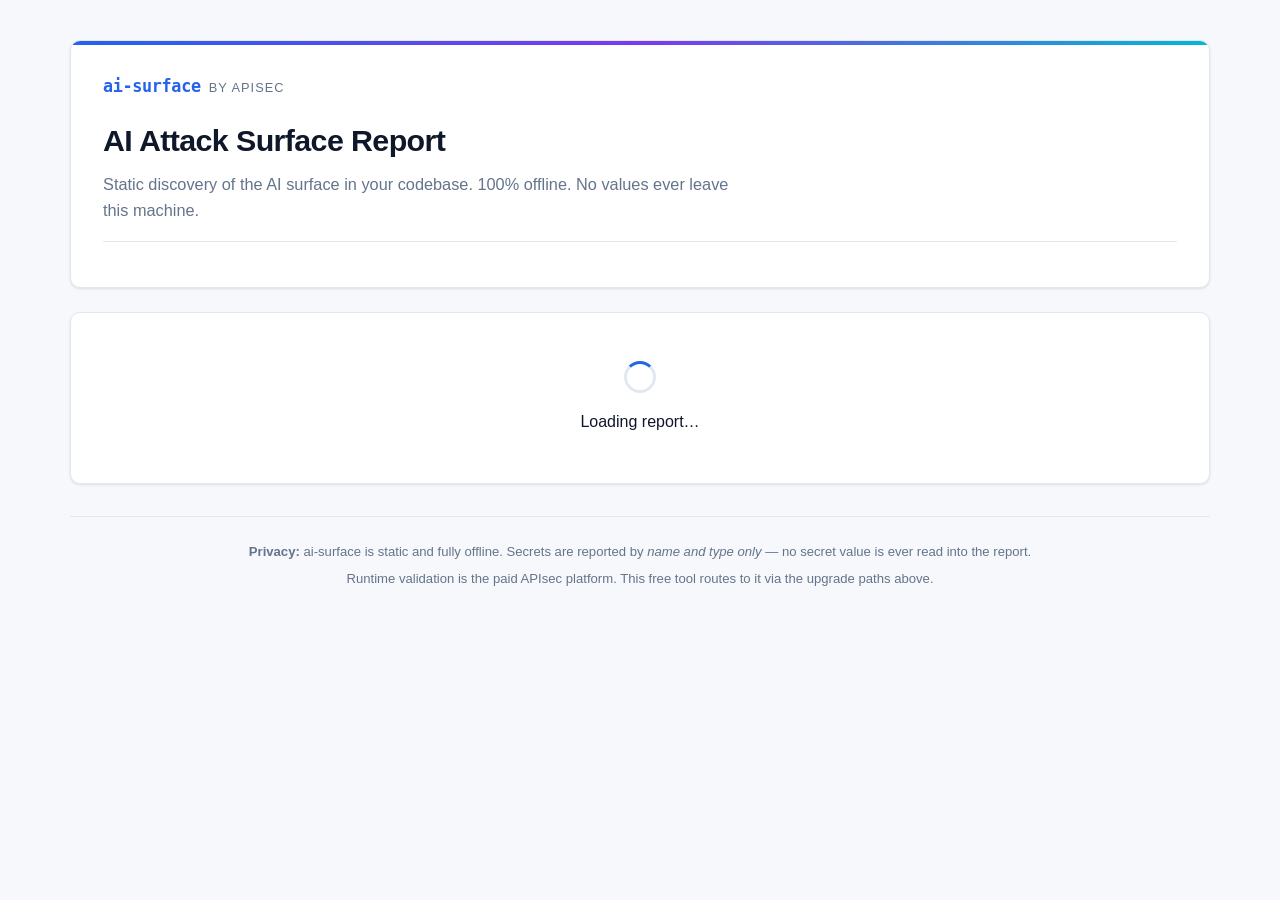
==== ui/index.html @ b7695c1d "feat(funnel): attach paid-platform bridges to findings (T4) Routes each finding to one of three paid" ====
<!DOCTYPE html>
<html lang="en">
<head>
    <meta charset="UTF-8">
    <meta name="viewport" content="width=device-width, initial-scale=1.0">
    <title>ai-surface report</title>
    <link rel="stylesheet" href="styles.css">
</head>
<body>
    <div class="container">
        <!-- Header / Hero -->
        <header class="hero">
            <div class="hero-brand">
                <span class="brand-mark">ai-surface</span>
                <span class="brand-by">by APIsec</span>
            </div>
            <h1>AI Attack Surface Report</h1>
            <p class="subtitle">Static discovery of the AI surface in your codebase. 100% offline. No values ever leave this machine.</p>
            <div id="scan-meta" class="scan-meta"><!-- populated --></div>
        </header>

        <!-- App shell: everything below is rendered from report.json -->
        <main id="app">
            <!-- Loading -->
            <div id="loading" class="card center-state">
                <div class="spinner"></div>
                <p>Loading report…</p>
            </div>

            <!-- Load error -->
            <div id="load-error" class="card center-state hidden">
                <div class="state-icon">!</div>
                <h2>Could not load report.json</h2>
                <p class="text-muted">This viewer renders a <code>schema-1.0</code> report produced by the
                ai-surface engine. Make sure <code>report.json</code> sits next to this page.</p>
                <p class="text-muted">Run from this directory:</p>
                <pre class="cmd">python3 -m http.server 8000</pre>
                <p id="load-error-detail" class="text-muted mono"></p>
            </div>

            <!-- Rendered report -->
            <div id="report" class="hidden">
                <!-- Summary hero -->
                <section id="summary" class="summary"></section>

                <!-- Top risks banner -->
                <section id="top-risks"></section>

                <!-- Bridges (paid funnel) -->
                <section id="bridges"></section>

                <!-- Findings by category -->
                <section id="findings"></section>

                <!-- Errors (non-fatal detector errors) -->
                <section id="errors"></section>
            </div>
        </main>

        <footer>
            <p><strong>Privacy:</strong> ai-surface is static and fully offline. Secrets are reported by
            <em>name and type only</em> &mdash; no secret value is ever read into the report.</p>
            <p>Runtime validation is the paid APIsec platform. This free tool routes to it via the upgrade paths above.</p>
        </footer>
    </div>

    <script src="app.js"></script>
</body>
</html>
---- ui/styles.css ----
/* ai-surface report viewer — design language adapted from mcp-audit, generalized for all AI-surface categories */

:root {
    --primary: #2563eb;
    --primary-dark: #1d4ed8;
    --secondary: #64748b;

    --background: #f6f8fb;
    --surface: #ffffff;
    --surface-2: #f1f5f9;
    --text: #0f172a;
    --text-muted: #64748b;
    --border: #e2e8f0;
    --radius: 10px;
    --shadow: 0 1px 3px rgba(15, 23, 42, 0.08), 0 1px 2px rgba(15, 23, 42, 0.04);
    --shadow-lg: 0 10px 30px rgba(15, 23, 42, 0.10);

    /* severity scale */
    --crit-bg: #fee2e2;   --crit-fg: #991b1b;   --crit-solid: #dc2626;
    --high-bg: #ffedd5;   --high-fg: #9a3412;   --high-solid: #ea580c;
    --med-bg:  #fef3c7;   --med-fg:  #92400e;   --med-solid: #d97706;
    --low-bg:  #e0e7ff;   --low-fg:  #3730a3;   --low-solid: #4f46e5;
    --info-bg: #dbeafe;   --info-fg: #1e40af;   --info-solid: #2563eb;
    --none-bg: #f1f5f9;   --none-fg: #475569;

    --owasp-bg: #e0f2fe;  --owasp-fg: #0369a1;
    --code-bg: #1e293b;   --code-fg: #e2e8f0;
}

@media (prefers-color-scheme: dark) {
    :root {
        --primary: #60a5fa;
        --primary-dark: #3b82f6;
        --secondary: #94a3b8;

        --background: #0b1120;
        --surface: #131c2e;
        --surface-2: #1c2840;
        --text: #e8eef7;
        --text-muted: #94a3b8;
        --border: #273349;
        --shadow: 0 1px 3px rgba(0, 0, 0, 0.4);
        --shadow-lg: 0 10px 30px rgba(0, 0, 0, 0.5);

        --crit-bg: #3b1418;   --crit-fg: #fca5a5;   --crit-solid: #ef4444;
        --high-bg: #3a2210;   --high-fg: #fdba74;   --high-solid: #f97316;
        --med-bg:  #3a2e0c;   --med-fg:  #fcd34d;   --med-solid: #f59e0b;
        --low-bg:  #1e1f4a;   --low-fg:  #c7d2fe;   --low-solid: #818cf8;
        --info-bg: #14233f;   --info-fg: #93c5fd;   --info-solid: #3b82f6;
        --none-bg: #1c2840;   --none-fg: #94a3b8;

        --owasp-bg: #0c2c3f;  --owasp-fg: #7dd3fc;
        --code-bg: #0a0f1c;   --code-fg: #cbd5e1;
    }
}

* { box-sizing: border-box; margin: 0; padding: 0; }

body {
    font-family: -apple-system, BlinkMacSystemFont, 'Segoe UI', Roboto, Oxygen, Ubuntu, sans-serif;
    background: var(--background);
    color: var(--text);
    line-height: 1.6;
    -webkit-font-smoothing: antialiased;
}

.container { max-width: 1180px; margin: 0 auto; padding: 2.5rem 1.25rem 3rem; }

/* ---------- Hero ---------- */
.hero {
    background: var(--surface);
    border: 1px solid var(--border);
    border-radius: var(--radius);
    padding: 2rem 2rem 1.75rem;
    margin-bottom: 1.5rem;
    box-shadow: var(--shadow);
    position: relative;
    overflow: hidden;
}
.hero::before {
    content: "";
    position: absolute; inset: 0 0 auto 0; height: 4px;
    background: linear-gradient(90deg, #2563eb, #7c3aed 50%, #06b6d4);
}
.hero-brand { display: flex; align-items: baseline; gap: 0.5rem; margin-bottom: 1rem; }
.brand-mark {
    font-weight: 800; font-size: 1.05rem; letter-spacing: -0.02em;
    color: var(--primary);
    font-family: 'SF Mono', ui-monospace, Menlo, Consolas, monospace;
}
.brand-by { font-size: 0.8rem; color: var(--text-muted); text-transform: uppercase; letter-spacing: 0.08em; }
.hero h1 { font-size: 1.9rem; letter-spacing: -0.02em; margin-bottom: 0.4rem; }
.hero .subtitle { color: var(--text-muted); font-size: 1.02rem; max-width: 70ch; }
.scan-meta {
    display: flex; flex-wrap: wrap; gap: 0.5rem 1.25rem;
    margin-top: 1.1rem; padding-top: 1.1rem; border-top: 1px solid var(--border);
    font-size: 0.8rem; color: var(--text-muted);
}
.scan-meta .meta-item { display: inline-flex; gap: 0.35rem; align-items: center; }
.scan-meta .meta-item b { color: var(--text); font-weight: 600; }
.scan-meta code {
    background: var(--surface-2); padding: 0.1rem 0.4rem; border-radius: 4px;
    font-family: 'SF Mono', ui-monospace, Menlo, Consolas, monospace; font-size: 0.75rem;
}

/* ---------- Cards / states ---------- */
.card {
    background: var(--surface);
    border: 1px solid var(--border);
    border-radius: var(--radius);
    padding: 1.5rem;
    margin-bottom: 1.5rem;
    box-shadow: var(--shadow);
}
.center-state { text-align: center; padding: 3rem 1.5rem; }
.center-state h2 { margin-bottom: 0.5rem; }
.state-icon {
    width: 48px; height: 48px; border-radius: 50%;
    background: var(--crit-bg); color: var(--crit-fg);
    display: flex; align-items: center; justify-content: center;
    font-size: 1.6rem; font-weight: 800; margin: 0 auto 1rem;
}
.spinner {
    width: 32px; height: 32px; margin: 0 auto 1rem;
    border: 3px solid var(--border); border-top-color: var(--primary);
    border-radius: 50%; animation: spin 0.8s linear infinite;
}
@keyframes spin { to { transform: rotate(360deg); } }
.cmd, pre.cmd {
    display: inline-block; background: var(--code-bg); color: var(--code-fg);
    padding: 0.5rem 0.9rem; border-radius: 6px; margin-top: 0.5rem;
    font-family: 'SF Mono', ui-monospace, Menlo, Consolas, monospace; font-size: 0.85rem;
}

/* ---------- Summary hero ---------- */
.summary { margin-bottom: 1.5rem; }
.stat-grid {
    display: grid; grid-template-columns: repeat(auto-fit, minmax(150px, 1fr));
    gap: 1rem; margin-bottom: 1.25rem;
}
.stat {
    background: var(--surface); border: 1px solid var(--border);
    border-radius: var(--radius); padding: 1.1rem 1.25rem; box-shadow: var(--shadow);
}
.stat .stat-value { font-size: 2.1rem; font-weight: 800; line-height: 1.1; letter-spacing: -0.02em; }
.stat .stat-label { font-size: 0.72rem; color: var(--text-muted); text-transform: uppercase; letter-spacing: 0.06em; margin-top: 0.15rem; }
.stat.accent .stat-value { color: var(--primary); }
.stat.has-sev { border-left: 4px solid var(--none-fg); }
.stat.sev-critical { border-left-color: var(--crit-solid); }
.stat.sev-critical .stat-value { color: var(--crit-solid); }
.stat.sev-high { border-left-color: var(--high-solid); }
.stat.sev-high .stat-value { color: var(--high-solid); }
.stat.sev-medium { border-left-color: var(--med-solid); }
.stat.sev-medium .stat-value { color: var(--med-solid); }
.stat.sev-low { border-left-color: var(--low-solid); }
.stat.sev-low .stat-value { color: var(--low-solid); }
.stat.sev-info { border-left-color: var(--info-solid); }
.stat.sev-info .stat-value { color: var(--info-solid); }

.summary-cols { display: grid; grid-template-columns: 1fr 1fr; gap: 1.25rem; }
@media (max-width: 720px) { .summary-cols { grid-template-columns: 1fr; } }

.panel {
    background: var(--surface); border: 1px solid var(--border);
    border-radius: var(--radius); padding: 1.25rem; box-shadow: var(--shadow);
}
.panel h3 {
    font-size: 0.75rem; text-transform: uppercase; letter-spacing: 0.07em;
    color: var(--text-muted); margin-bottom: 0.85rem; font-weight: 700;
}
.cat-breakdown { display: flex; flex-direction: column; gap: 0.55rem; }
.cat-row { display: flex; align-items: center; gap: 0.6rem; }
.cat-row .cat-icon { width: 1.4rem; text-align: center; }
.cat-row .cat-name { flex: 1; font-size: 0.9rem; font-weight: 500; }
.cat-row .cat-count {
    background: var(--surface-2); color: var(--text);
    border-radius: 999px; padding: 0.1rem 0.6rem; font-size: 0.8rem; font-weight: 700; min-width: 1.8rem; text-align: center;
}
.sev-legend { display: flex; flex-wrap: wrap; gap: 0.5rem; }
.sev-legend .pill-count { display: inline-flex; gap: 0.4rem; align-items: center; }
.sev-legend .pill-count .n { font-weight: 800; }

/* ---------- Severity badges / pills ---------- */
.badge {
    display: inline-flex; align-items: center; gap: 0.25rem;
    padding: 0.15rem 0.5rem; border-radius: 5px;
    font-size: 0.68rem; font-weight: 700; text-transform: uppercase; letter-spacing: 0.03em;
    white-space: nowrap;
}
.sev-pill { padding: 0.18rem 0.55rem; border-radius: 999px; }
.b-critical { background: var(--crit-bg); color: var(--crit-fg); }
.b-high     { background: var(--high-bg); color: var(--high-fg); }
.b-medium   { background: var(--med-bg);  color: var(--med-fg); }
.b-low      { background: var(--low-bg);  color: var(--low-fg); }
.b-info     { background: var(--info-bg); color: var(--info-fg); }
.b-none, .b-unknown { background: var(--none-bg); color: var(--none-fg); }
.b-neutral  { background: var(--surface-2); color: var(--text-muted); }

.owasp-tag {
    display: inline-block; background: var(--owasp-bg); color: var(--owasp-fg);
    padding: 0.1rem 0.4rem; border-radius: 4px; font-size: 0.65rem; font-weight: 700;
    margin: 0 0.15rem 0.15rem 0;
}
.owasp-tag[title] { cursor: help; }

/* ---------- Top risks banner ---------- */
.top-risks {
    background: var(--crit-bg); border: 1px solid var(--crit-solid);
    border-radius: var(--radius); overflow: hidden; margin-bottom: 1.5rem;
}
.top-risks .tr-head {
    display: flex; align-items: center; gap: 0.6rem;
    background: var(--crit-solid); color: #fff; padding: 0.7rem 1.1rem; font-weight: 700; font-size: 0.92rem;
}
.top-risks .tr-head .tr-count {
    margin-left: auto; background: rgba(255,255,255,0.22); padding: 0.05rem 0.55rem; border-radius: 999px; font-size: 0.78rem;
}
.top-risks ul { list-style: none; padding: 0.5rem 0.4rem; }
.top-risks li {
    display: flex; gap: 0.6rem; align-items: flex-start;
    padding: 0.5rem 0.8rem; font-size: 0.9rem; color: var(--crit-fg);
}
.top-risks li .marker { color: var(--crit-solid); font-weight: 800; line-height: 1.5; }

/* ---------- Bridges (paid funnel) ---------- */
.bridges { margin-bottom: 1.5rem; }
.bridges-head { display: flex; align-items: baseline; gap: 0.6rem; margin-bottom: 0.85rem; }
.bridges-head h2 { font-size: 1.1rem; }
.bridges-head .sub { font-size: 0.85rem; color: var(--text-muted); }
.bridge-grid { display: grid; grid-template-columns: repeat(auto-fit, minmax(260px, 1fr)); gap: 1rem; }
.bridge-card {
    display: flex; flex-direction: column; gap: 0.6rem;
    background: var(--surface); border: 1px solid var(--border);
    border-radius: var(--radius); padding: 1.1rem 1.2rem; box-shadow: var(--shadow);
}
.bridge-card .bridge-sku {
    font-size: 0.68rem; text-transform: uppercase; letter-spacing: 0.06em;
    font-weight: 700; color: var(--primary);
}
.bridge-card .bridge-label { font-size: 0.95rem; font-weight: 600; flex: 1; }
.bridge-card .bridge-cta {
    align-self: flex-start; text-decoration: none;
    background: var(--primary); color: #fff; font-weight: 600; font-size: 0.85rem;
    padding: 0.5rem 0.95rem; border-radius: 7px; transition: background 0.15s;
}
.bridge-card .bridge-cta:hover { background: var(--primary-dark); }

/* ---------- Findings ---------- */
.section-title { font-size: 1.25rem; margin-bottom: 1rem; letter-spacing: -0.01em; }

.cat-section {
    background: var(--surface); border: 1px solid var(--border);
    border-radius: var(--radius); margin-bottom: 1.25rem; overflow: hidden; box-shadow: var(--shadow);
}
.cat-header {
    display: flex; align-items: center; gap: 0.7rem;
    padding: 0.9rem 1.2rem; background: var(--surface-2);
    border-bottom: 1px solid var(--border); cursor: pointer; user-select: none;
}
.cat-header .cat-icon { font-size: 1.15rem; }
.cat-header .cat-title { font-weight: 700; font-size: 0.98rem; }
.cat-header .cat-sub { font-size: 0.78rem; color: var(--text-muted); }
.cat-header .cat-tally { margin-left: auto; display: flex; align-items: center; gap: 0.4rem; }
.cat-header .chev { transition: transform 0.2s; color: var(--text-muted); font-size: 0.8rem; }
.cat-section.collapsed .cat-body { display: none; }
.cat-section.collapsed .chev { transform: rotate(-90deg); }

.cat-body { padding: 0.5rem 1.2rem 1.2rem; }

.finding {
    border: 1px solid var(--border); border-radius: var(--radius);
    padding: 1.1rem 1.2rem; margin-top: 1rem; background: var(--background);
}
.finding.sev-critical { border-left: 4px solid var(--crit-solid); }
.finding.sev-high     { border-left: 4px solid var(--high-solid); }
.finding.sev-medium   { border-left: 4px solid var(--med-solid); }
.finding.sev-low      { border-left: 4px solid var(--low-solid); }
.finding.sev-info     { border-left: 4px solid var(--info-solid); }

.finding-head { display: flex; align-items: center; gap: 0.6rem; flex-wrap: wrap; margin-bottom: 0.5rem; }
.finding-head .f-name { font-weight: 700; font-size: 1.02rem; }
.finding-head .spacer { flex: 1; }

.method-pill {
    font-family: 'SF Mono', ui-monospace, Menlo, Consolas, monospace;
    font-weight: 800; font-size: 0.7rem; padding: 0.15rem 0.45rem; border-radius: 5px;
    background: var(--info-bg); color: var(--info-fg); text-transform: uppercase;
}
.method-pill.m-get { background: var(--low-bg); color: var(--low-fg); }
.method-pill.m-post { background: #dcfce7; color: #166534; }
.method-pill.m-delete { background: var(--crit-bg); color: var(--crit-fg); }
.method-pill.m-put, .method-pill.m-patch { background: var(--med-bg); color: var(--med-fg); }
@media (prefers-color-scheme: dark) {
    .method-pill.m-post { background: #14331f; color: #86efac; }
}
.api-path {
    font-family: 'SF Mono', ui-monospace, Menlo, Consolas, monospace;
    font-size: 0.85rem; background: var(--surface-2); padding: 0.12rem 0.45rem; border-radius: 5px; word-break: break-all;
}

.meta-chips { display: flex; flex-wrap: wrap; gap: 0.4rem; margin: 0.4rem 0 0.2rem; }
.chip {
    font-size: 0.72rem; background: var(--surface-2); color: var(--text-muted);
    padding: 0.15rem 0.5rem; border-radius: 5px;
}
.chip b { color: var(--text); font-weight: 600; }

/* finding detail blocks */
.f-block { margin-top: 0.85rem; }
.f-block > .blk-label {
    font-size: 0.68rem; text-transform: uppercase; letter-spacing: 0.06em;
    color: var(--text-muted); font-weight: 700; margin-bottom: 0.35rem;
}
.tag-row { display: flex; flex-wrap: wrap; gap: 0.4rem; }
.tag {
    font-size: 0.76rem; background: var(--surface-2); color: var(--text);
    border: 1px solid var(--border); padding: 0.15rem 0.55rem; border-radius: 999px;
}
.tag.warn { background: var(--med-bg); color: var(--med-fg); border-color: transparent; }

.evidence { background: var(--surface); border: 1px solid var(--border); border-radius: 8px; padding: 0.75rem 0.85rem; }
.evidence .files { display: flex; flex-wrap: wrap; gap: 0.4rem; margin-bottom: 0.5rem; }
.file-tag {
    font-family: 'SF Mono', ui-monospace, Menlo, Consolas, monospace; font-size: 0.74rem;
    background: var(--surface-2); padding: 0.12rem 0.45rem; border-radius: 5px;
}
.file-tag .ln { color: var(--primary); font-weight: 700; margin-left: 0.25rem; }
.snippet {
    background: var(--code-bg); color: var(--code-fg);
    padding: 0.7rem 0.9rem; border-radius: 7px; overflow-x: auto;
    font-family: 'SF Mono', ui-monospace, Menlo, Consolas, monospace; font-size: 0.78rem;
    white-space: pre-wrap; word-break: break-word; margin-top: 0.2rem;
}

/* audit (deep-dive) */
.audit-box { margin-top: 0.95rem; border: 1px solid var(--border); border-radius: 8px; overflow: hidden; }
.audit-box .audit-head {
    display: flex; align-items: center; gap: 0.5rem; flex-wrap: wrap;
    padding: 0.55rem 0.85rem; background: var(--surface-2); font-size: 0.8rem; font-weight: 700;
}
.audit-head .trust { margin-left: auto; font-weight: 600; font-size: 0.74rem; color: var(--text-muted); }
.audit-body { padding: 0.4rem 0.85rem 0.85rem; }

.risk-flag {
    border: 1px solid var(--border); border-radius: 7px; padding: 0.7rem 0.85rem; margin-top: 0.6rem; background: var(--surface);
}
.risk-flag .rf-head { display: flex; align-items: center; gap: 0.5rem; flex-wrap: wrap; }
.risk-flag .rf-id {
    font-family: 'SF Mono', ui-monospace, Menlo, Consolas, monospace; font-size: 0.78rem; font-weight: 700;
}
.risk-flag .rf-desc { margin-top: 0.4rem; font-size: 0.88rem; }
.risk-flag .rf-rem {
    margin-top: 0.45rem; font-size: 0.82rem; color: var(--text-muted);
    border-top: 1px dashed var(--border); padding-top: 0.45rem;
}
.risk-flag .rf-rem b { color: var(--text); }

.secrets-block { margin-top: 0.8rem; border: 1px solid var(--crit-solid); border-radius: 8px; overflow: hidden; }
.secrets-block .sb-head {
    background: var(--crit-bg); color: var(--crit-fg); padding: 0.5rem 0.85rem;
    font-size: 0.78rem; font-weight: 700; display: flex; align-items: center; gap: 0.5rem;
}
.secret-row {
    display: flex; align-items: center; gap: 0.55rem; flex-wrap: wrap;
    padding: 0.55rem 0.85rem; border-top: 1px solid var(--border); font-size: 0.82rem;
}
.secret-row .s-name { font-family: 'SF Mono', ui-monospace, Menlo, Consolas, monospace; font-weight: 700; }
.secret-row .s-meta { color: var(--text-muted); }
.secret-row .s-loc { margin-left: auto; color: var(--text-muted); font-family: 'SF Mono', ui-monospace, Menlo, Consolas, monospace; font-size: 0.72rem; }
.no-value-note { font-size: 0.72rem; color: var(--text-muted); font-style: italic; }

.finding-bridges { margin-top: 0.95rem; display: flex; flex-wrap: wrap; gap: 0.6rem; align-items: center; }
.finding-bridges .fb-label { font-size: 0.72rem; text-transform: uppercase; letter-spacing: 0.05em; color: var(--text-muted); font-weight: 700; }
.inline-bridge {
    text-decoration: none; font-size: 0.82rem; font-weight: 600;
    color: var(--primary); border: 1px solid var(--primary); border-radius: 7px; padding: 0.4rem 0.8rem;
    transition: all 0.15s; display: inline-flex; align-items: center; gap: 0.35rem;
}
.inline-bridge:hover { background: var(--primary); color: #fff; }
.inline-bridge .arrow { font-size: 0.9em; }

.empty-cat { color: var(--text-muted); font-size: 0.9rem; padding: 0.6rem 0; }

/* errors */
.errors-box { background: var(--med-bg); border: 1px solid var(--med-solid); border-radius: var(--radius); padding: 1rem 1.2rem; margin-bottom: 1.5rem; }
.errors-box h3 { color: var(--med-fg); font-size: 0.9rem; margin-bottom: 0.5rem; }
.errors-box ul { list-style: disc; margin-left: 1.3rem; color: var(--med-fg); font-size: 0.85rem; }

/* footer */
footer {
    text-align: center; margin-top: 2rem; padding-top: 1.5rem;
    border-top: 1px solid var(--border); color: var(--text-muted); font-size: 0.82rem;
}
footer p { margin-bottom: 0.4rem; }
footer code { background: var(--surface-2); padding: 0.08rem 0.35rem; border-radius: 4px; font-size: 0.78rem; }

/* utils */
.hidden { display: none !important; }
.text-muted { color: var(--text-muted); }
.mono { font-family: 'SF Mono', ui-monospace, Menlo, Consolas, monospace; font-size: 0.78rem; }
code { font-family: 'SF Mono', ui-monospace, Menlo, Consolas, monospace; }

@media (max-width: 560px) {
    .hero { padding: 1.5rem 1.25rem; }
    .hero h1 { font-size: 1.5rem; }
    .container { padding: 1.5rem 1rem 2rem; }
}
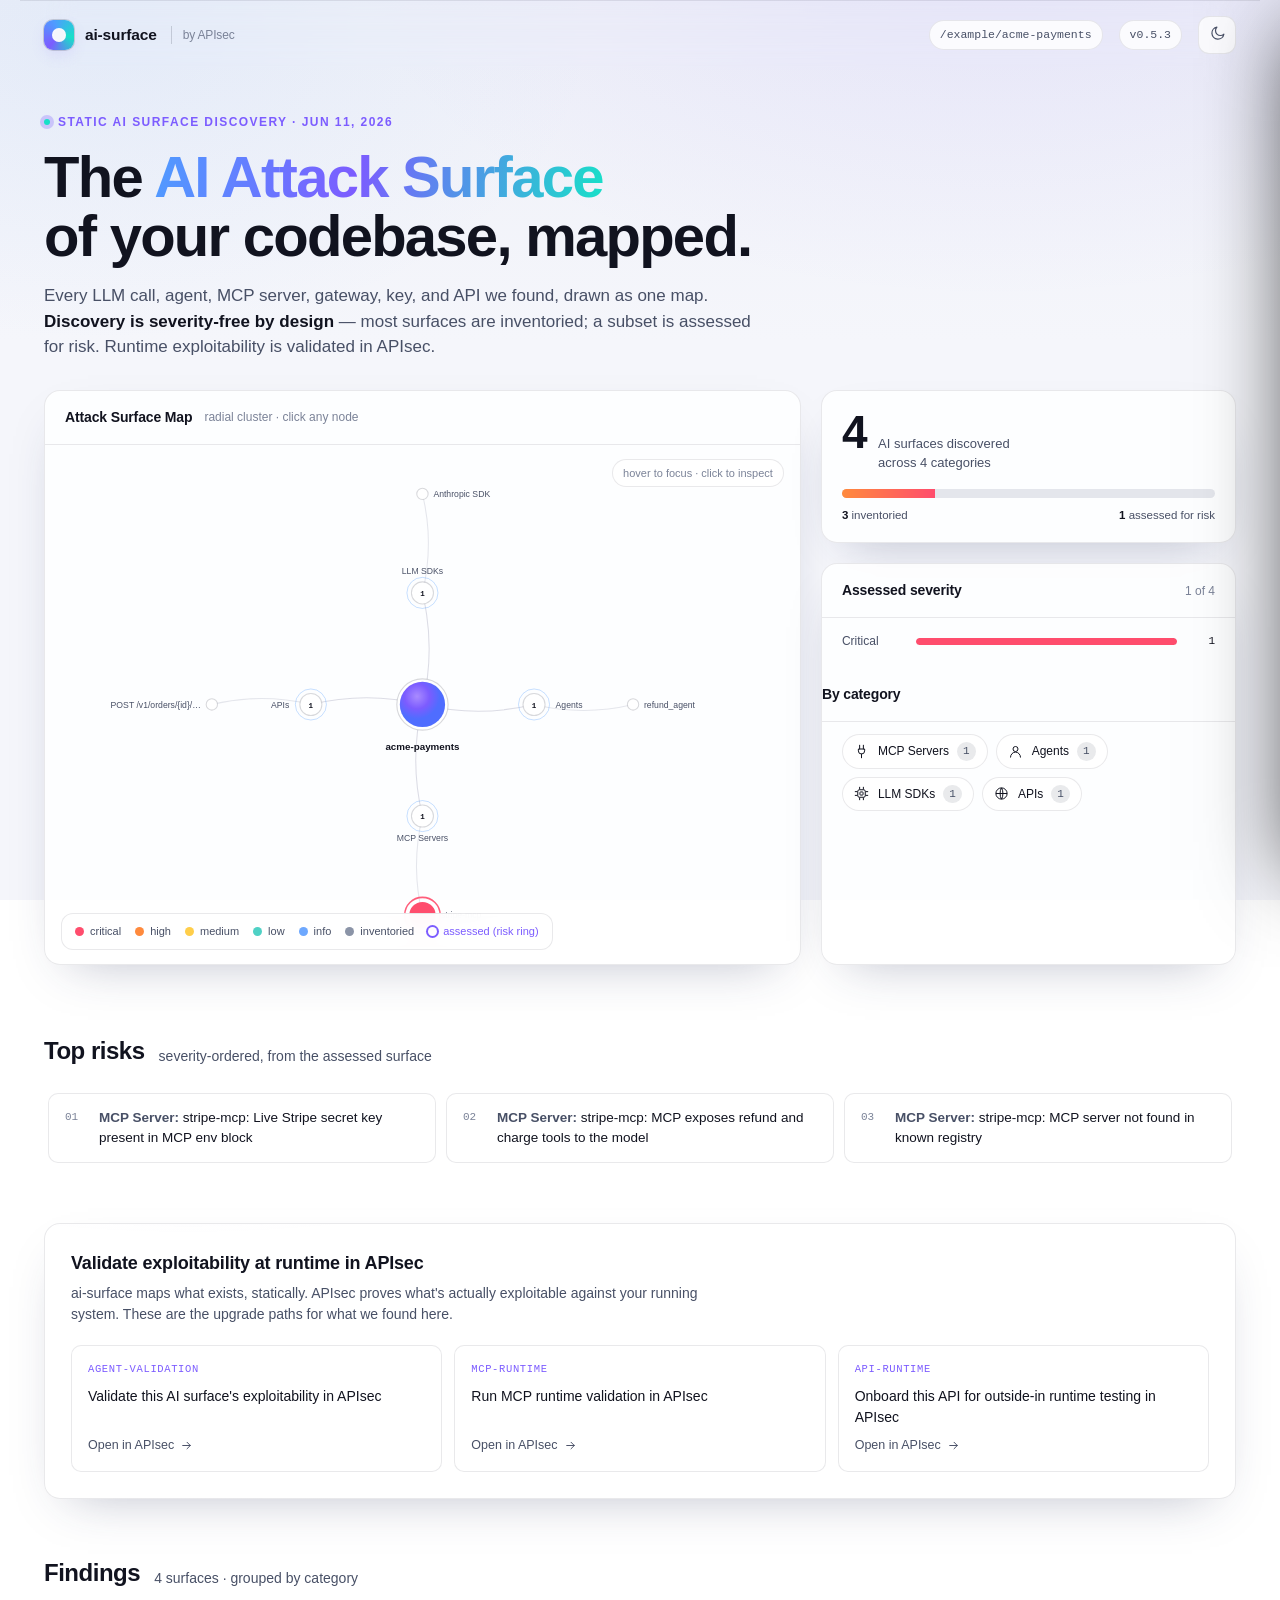
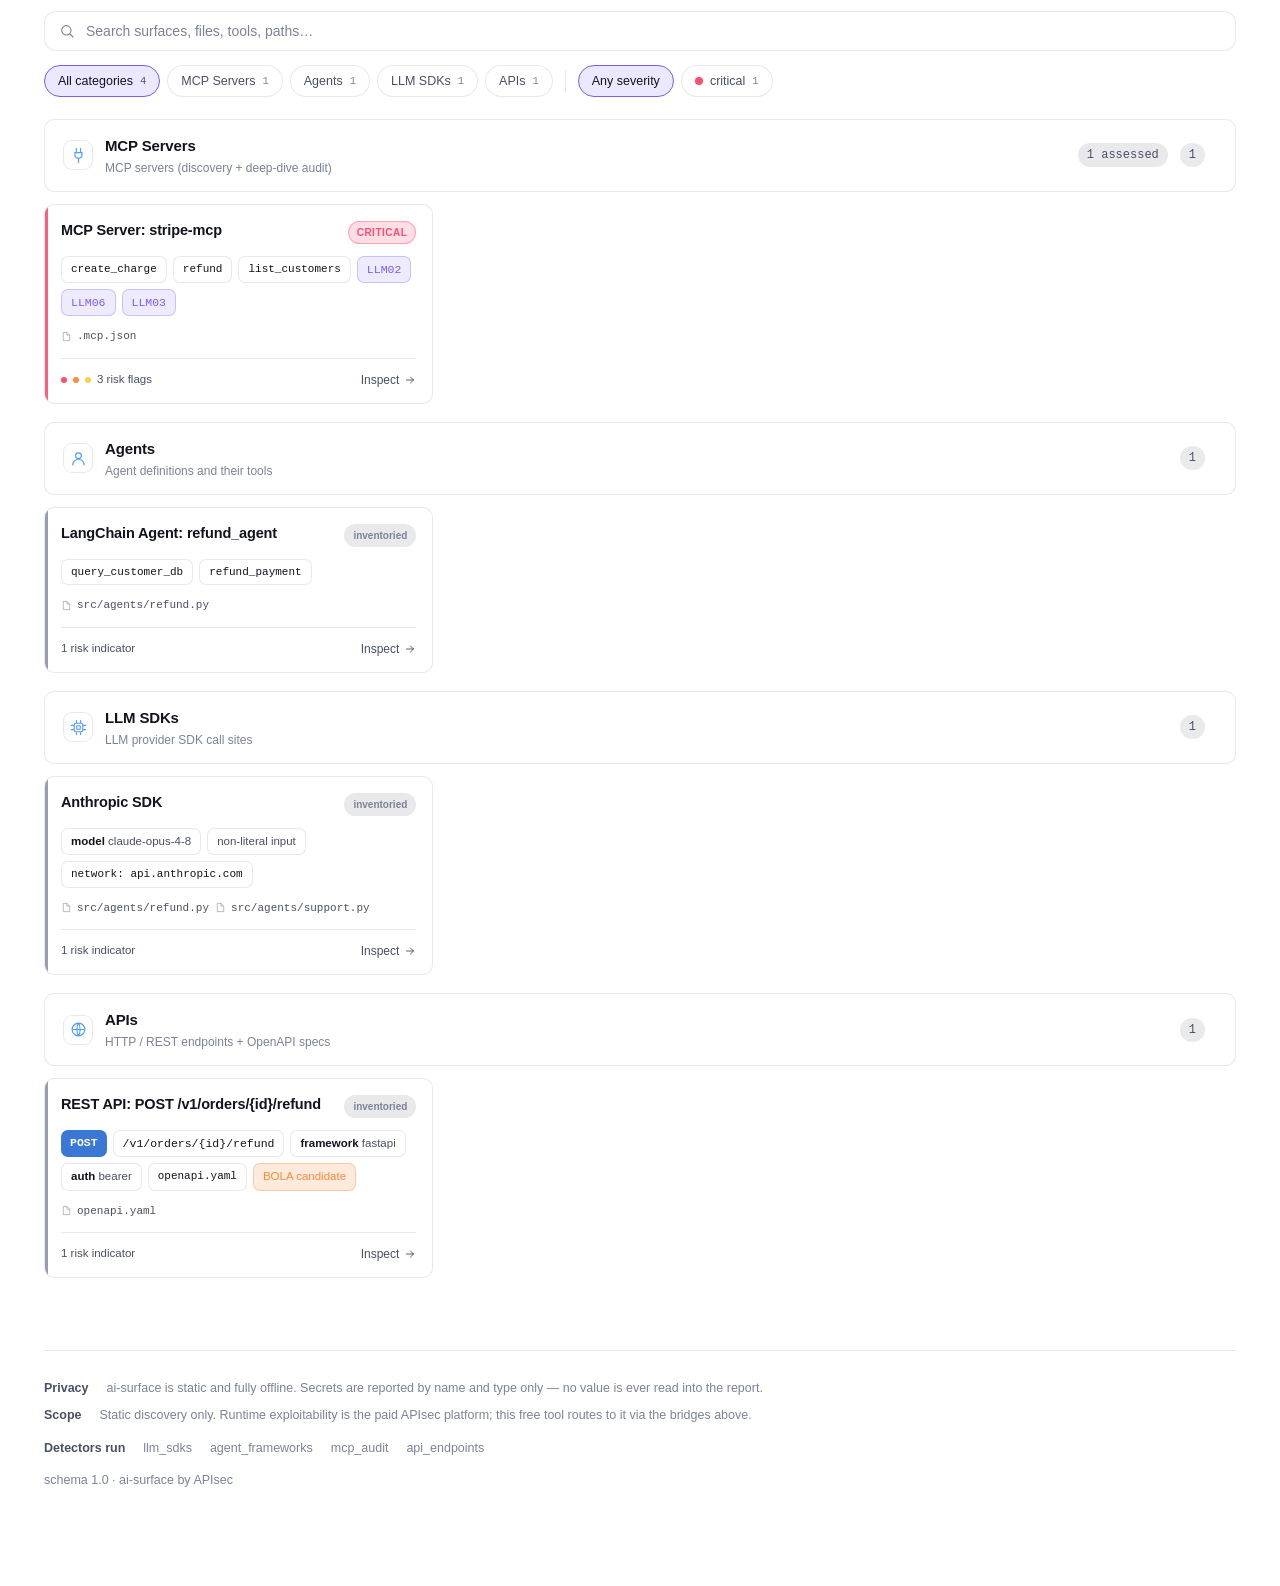
==== commit 0d983af5: "feat(ui): reimagine flagship UI as an AI Attack Surface map Replaces the mcp-audit-derived port with" ====
--- a/ui/index.html
+++ b/ui/index.html
@@ -1,69 +1,27 @@
 <!DOCTYPE html>
-<html lang="en">
+<html lang="en" data-theme="dark">
 <head>
-    <meta charset="UTF-8">
-    <meta name="viewport" content="width=device-width, initial-scale=1.0">
-    <title>ai-surface report</title>
-    <link rel="stylesheet" href="styles.css">
+  <meta charset="UTF-8" />
+  <meta name="viewport" content="width=device-width, initial-scale=1.0" />
+  <title>AI Attack Surface Map &middot; ai-surface</title>
+  <meta name="description" content="A static map of your codebase's AI attack surface — LLM SDKs, agents, MCP servers, model gateways, infra, keys, and APIs. Discovery is free; runtime validation is APIsec." />
+  <link rel="stylesheet" href="./styles.css" />
+  <link rel="icon" href="data:image/svg+xml,%3Csvg xmlns='http://www.w3.org/2000/svg' viewBox='0 0 32 32'%3E%3Ccircle cx='16' cy='16' r='6' fill='%237c5cff'/%3E%3Ccircle cx='16' cy='16' r='13' fill='none' stroke='%237c5cff' stroke-width='1.5' opacity='.5'/%3E%3C/svg%3E" />
 </head>
 <body>
-    <div class="container">
-        <!-- Header / Hero -->
-        <header class="hero">
-            <div class="hero-brand">
-                <span class="brand-mark">ai-surface</span>
-                <span class="brand-by">by APIsec</span>
-            </div>
-            <h1>AI Attack Surface Report</h1>
-            <p class="subtitle">Static discovery of the AI surface in your codebase. 100% offline. No values ever leave this machine.</p>
-            <div id="scan-meta" class="scan-meta"><!-- populated --></div>
-        </header>
+  <div id="app" aria-busy="true">
+    <div class="boot">
+      <div class="boot-orbit"><span></span><span></span><span></span></div>
+      <p>Loading AI attack surface&hellip;</p>
+    </div>
+  </div>
 
-        <!-- App shell: everything below is rendered from report.json -->
-        <main id="app">
-            <!-- Loading -->
-            <div id="loading" class="card center-state">
-                <div class="spinner"></div>
-                <p>Loading report…</p>
-            </div>
+  <!-- detail drawer (node / finding inspector) -->
+  <aside id="drawer" class="drawer" aria-hidden="true" role="dialog" aria-label="Finding detail">
+    <div class="drawer-scrim" data-close></div>
+    <div class="drawer-panel" role="document"></div>
+  </aside>
 
-            <!-- Load error -->
-            <div id="load-error" class="card center-state hidden">
-                <div class="state-icon">!</div>
-                <h2>Could not load report.json</h2>
-                <p class="text-muted">This viewer renders a <code>schema-1.0</code> report produced by the
-                ai-surface engine. Make sure <code>report.json</code> sits next to this page.</p>
-                <p class="text-muted">Run from this directory:</p>
-                <pre class="cmd">python3 -m http.server 8000</pre>
-                <p id="load-error-detail" class="text-muted mono"></p>
-            </div>
-
-            <!-- Rendered report -->
-            <div id="report" class="hidden">
-                <!-- Summary hero -->
-                <section id="summary" class="summary"></section>
-
-                <!-- Top risks banner -->
-                <section id="top-risks"></section>
-
-                <!-- Bridges (paid funnel) -->
-                <section id="bridges"></section>
-
-                <!-- Findings by category -->
-                <section id="findings"></section>
-
-                <!-- Errors (non-fatal detector errors) -->
-                <section id="errors"></section>
-            </div>
-        </main>
-
-        <footer>
-            <p><strong>Privacy:</strong> ai-surface is static and fully offline. Secrets are reported by
-            <em>name and type only</em> &mdash; no secret value is ever read into the report.</p>
-            <p>Runtime validation is the paid APIsec platform. This free tool routes to it via the upgrade paths above.</p>
-        </footer>
-    </div>
-
-    <script src="app.js"></script>
+  <script src="./app.js" defer></script>
 </body>
 </html>
--- a/ui/styles.css
+++ b/ui/styles.css
@@ -1,407 +1,620 @@
-/* ai-surface report viewer — design language adapted from mcp-audit, generalized for all AI-surface categories */
-
+/* ============================================================================
+   ai-surface — "AI Attack Surface Map"
+   A reimagined, command-center UI. Dark-first, elegant light mode.
+   Hand-rolled. No framework, no CDN, no build step. Works fully offline.
+   ============================================================================ */
+
+/* ---- Design tokens --------------------------------------------------------- */
 :root {
-    --primary: #2563eb;
-    --primary-dark: #1d4ed8;
-    --secondary: #64748b;
-
-    --background: #f6f8fb;
-    --surface: #ffffff;
-    --surface-2: #f1f5f9;
-    --text: #0f172a;
-    --text-muted: #64748b;
-    --border: #e2e8f0;
-    --radius: 10px;
-    --shadow: 0 1px 3px rgba(15, 23, 42, 0.08), 0 1px 2px rgba(15, 23, 42, 0.04);
-    --shadow-lg: 0 10px 30px rgba(15, 23, 42, 0.10);
-
-    /* severity scale */
-    --crit-bg: #fee2e2;   --crit-fg: #991b1b;   --crit-solid: #dc2626;
-    --high-bg: #ffedd5;   --high-fg: #9a3412;   --high-solid: #ea580c;
-    --med-bg:  #fef3c7;   --med-fg:  #92400e;   --med-solid: #d97706;
-    --low-bg:  #e0e7ff;   --low-fg:  #3730a3;   --low-solid: #4f46e5;
-    --info-bg: #dbeafe;   --info-fg: #1e40af;   --info-solid: #2563eb;
-    --none-bg: #f1f5f9;   --none-fg: #475569;
-
-    --owasp-bg: #e0f2fe;  --owasp-fg: #0369a1;
-    --code-bg: #1e293b;   --code-fg: #e2e8f0;
-}
-
-@media (prefers-color-scheme: dark) {
-    :root {
-        --primary: #60a5fa;
-        --primary-dark: #3b82f6;
-        --secondary: #94a3b8;
-
-        --background: #0b1120;
-        --surface: #131c2e;
-        --surface-2: #1c2840;
-        --text: #e8eef7;
-        --text-muted: #94a3b8;
-        --border: #273349;
-        --shadow: 0 1px 3px rgba(0, 0, 0, 0.4);
-        --shadow-lg: 0 10px 30px rgba(0, 0, 0, 0.5);
-
-        --crit-bg: #3b1418;   --crit-fg: #fca5a5;   --crit-solid: #ef4444;
-        --high-bg: #3a2210;   --high-fg: #fdba74;   --high-solid: #f97316;
-        --med-bg:  #3a2e0c;   --med-fg:  #fcd34d;   --med-solid: #f59e0b;
-        --low-bg:  #1e1f4a;   --low-fg:  #c7d2fe;   --low-solid: #818cf8;
-        --info-bg: #14233f;   --info-fg: #93c5fd;   --info-solid: #3b82f6;
-        --none-bg: #1c2840;   --none-fg: #94a3b8;
-
-        --owasp-bg: #0c2c3f;  --owasp-fg: #7dd3fc;
-        --code-bg: #0a0f1c;   --code-fg: #cbd5e1;
-    }
-}
-
-* { box-sizing: border-box; margin: 0; padding: 0; }
+  color-scheme: dark;
+
+  /* Brand */
+  --brand:        #7c5cff;   /* APIsec violet */
+  --brand-2:      #4f9cff;   /* electric blue */
+  --brand-3:      #18e0c8;   /* signal teal   */
+
+  /* Severity palette (used only where severity exists) */
+  --sev-critical: #ff4d6d;
+  --sev-high:     #ff8a3d;
+  --sev-medium:   #ffce4a;
+  --sev-low:      #4fd1c5;
+  --sev-info:     #6ea8fe;
+  --sev-none:     #8b94a7;   /* inventoried, not assessed */
+
+  /* Easing / motion */
+  --ease: cubic-bezier(.2, .7, .2, 1);
+  --fast: 140ms;
+  --med:  260ms;
+  --slow: 460ms;
+
+  /* Type */
+  --font-sans: -apple-system, BlinkMacSystemFont, "Segoe UI", Inter, Roboto,
+               Helvetica, Arial, sans-serif;
+  --font-mono: ui-monospace, "SF Mono", SFMono-Regular, "JetBrains Mono",
+               Menlo, Consolas, "Liberation Mono", monospace;
+
+  --radius:    16px;
+  --radius-sm: 10px;
+  --radius-xs: 7px;
+}
+
+/* Dark (default) */
+:root,
+[data-theme="dark"] {
+  color-scheme: dark;
+  --bg:        #07080d;
+  --bg-2:      #0b0d16;
+  --surface:   rgba(20, 23, 37, .66);
+  --surface-2: rgba(28, 32, 50, .72);
+  --surface-solid: #11131f;
+  --line:      rgba(255, 255, 255, .08);
+  --line-2:    rgba(255, 255, 255, .14);
+  --text:      #eef1f8;
+  --text-2:    #aab2c5;
+  --text-3:    #727b91;
+  --glow:      rgba(124, 92, 255, .35);
+  --shadow:    0 18px 50px -20px rgba(0, 0, 0, .8);
+  --map-bg-a:  rgba(124, 92, 255, .10);
+  --map-bg-b:  rgba(79, 156, 255, .06);
+  --hub-fill:  #1a1e30;
+  --node-fill: #161a29;
+  --edge:      rgba(150, 160, 190, .22);
+}
+
+/* Light */
+[data-theme="light"] {
+  color-scheme: light;
+  --bg:        #f5f6fb;
+  --bg-2:      #eef0f8;
+  --surface:   rgba(255, 255, 255, .82);
+  --surface-2: rgba(255, 255, 255, .96);
+  --surface-solid: #ffffff;
+  --line:      rgba(15, 20, 40, .09);
+  --line-2:    rgba(15, 20, 40, .16);
+  --text:      #11131f;
+  --text-2:    #485066;
+  --text-3:    #7b8398;
+  --glow:      rgba(124, 92, 255, .28);
+  --shadow:    0 20px 50px -26px rgba(40, 50, 90, .35);
+  --map-bg-a:  rgba(124, 92, 255, .09);
+  --map-bg-b:  rgba(79, 156, 255, .07);
+  --hub-fill:  #ffffff;
+  --node-fill: #ffffff;
+  --edge:      rgba(60, 70, 110, .26);
+}
+
+@media (prefers-color-scheme: light) {
+  :root:not([data-theme]) { color-scheme: light; }
+}
+
+* { box-sizing: border-box; }
+
+html { scroll-behavior: smooth; }
 
 body {
-    font-family: -apple-system, BlinkMacSystemFont, 'Segoe UI', Roboto, Oxygen, Ubuntu, sans-serif;
-    background: var(--background);
-    color: var(--text);
-    line-height: 1.6;
-    -webkit-font-smoothing: antialiased;
-}
-
-.container { max-width: 1180px; margin: 0 auto; padding: 2.5rem 1.25rem 3rem; }
-
-/* ---------- Hero ---------- */
-.hero {
-    background: var(--surface);
-    border: 1px solid var(--border);
-    border-radius: var(--radius);
-    padding: 2rem 2rem 1.75rem;
-    margin-bottom: 1.5rem;
-    box-shadow: var(--shadow);
-    position: relative;
-    overflow: hidden;
-}
-.hero::before {
-    content: "";
-    position: absolute; inset: 0 0 auto 0; height: 4px;
-    background: linear-gradient(90deg, #2563eb, #7c3aed 50%, #06b6d4);
-}
-.hero-brand { display: flex; align-items: baseline; gap: 0.5rem; margin-bottom: 1rem; }
-.brand-mark {
-    font-weight: 800; font-size: 1.05rem; letter-spacing: -0.02em;
-    color: var(--primary);
-    font-family: 'SF Mono', ui-monospace, Menlo, Consolas, monospace;
-}
-.brand-by { font-size: 0.8rem; color: var(--text-muted); text-transform: uppercase; letter-spacing: 0.08em; }
-.hero h1 { font-size: 1.9rem; letter-spacing: -0.02em; margin-bottom: 0.4rem; }
-.hero .subtitle { color: var(--text-muted); font-size: 1.02rem; max-width: 70ch; }
-.scan-meta {
-    display: flex; flex-wrap: wrap; gap: 0.5rem 1.25rem;
-    margin-top: 1.1rem; padding-top: 1.1rem; border-top: 1px solid var(--border);
-    font-size: 0.8rem; color: var(--text-muted);
-}
-.scan-meta .meta-item { display: inline-flex; gap: 0.35rem; align-items: center; }
-.scan-meta .meta-item b { color: var(--text); font-weight: 600; }
-.scan-meta code {
-    background: var(--surface-2); padding: 0.1rem 0.4rem; border-radius: 4px;
-    font-family: 'SF Mono', ui-monospace, Menlo, Consolas, monospace; font-size: 0.75rem;
-}
-
-/* ---------- Cards / states ---------- */
+  margin: 0;
+  font-family: var(--font-sans);
+  color: var(--text);
+  background:
+    radial-gradient(1100px 620px at 78% -8%, var(--map-bg-a), transparent 60%),
+    radial-gradient(900px 560px at 8% 4%, var(--map-bg-b), transparent 55%),
+    linear-gradient(180deg, var(--bg-2), var(--bg) 38%);
+  background-attachment: fixed;
+  -webkit-font-smoothing: antialiased;
+  text-rendering: optimizeLegibility;
+  line-height: 1.5;
+  min-height: 100vh;
+}
+
+a { color: inherit; }
+code, pre, .mono { font-family: var(--font-mono); }
+
+/* ---- Boot / loading -------------------------------------------------------- */
+.boot {
+  min-height: 100vh; display: grid; place-content: center; gap: 22px;
+  text-align: center; color: var(--text-2);
+}
+.boot p { margin: 0; letter-spacing: .02em; font-size: 14px; }
+.boot-orbit { position: relative; width: 64px; height: 64px; margin: 0 auto; }
+.boot-orbit span {
+  position: absolute; inset: 0; border-radius: 50%;
+  border: 2px solid transparent; border-top-color: var(--brand);
+  animation: spin 1.1s linear infinite;
+}
+.boot-orbit span:nth-child(2){ inset: 9px; border-top-color: var(--brand-2); animation-duration: 1.5s; }
+.boot-orbit span:nth-child(3){ inset: 18px; border-top-color: var(--brand-3); animation-duration: 1.9s; }
+@keyframes spin { to { transform: rotate(360deg); } }
+
+/* ---- Layout shell ---------------------------------------------------------- */
+.shell { max-width: 1240px; margin: 0 auto; padding: 0 24px 96px; }
+
+/* ---- Top bar --------------------------------------------------------------- */
+.topbar {
+  position: sticky; top: 0; z-index: 40;
+  display: flex; align-items: center; gap: 16px;
+  padding: 16px 0 14px;
+  backdrop-filter: blur(14px);
+  -webkit-backdrop-filter: blur(14px);
+}
+.topbar::after {
+  content: ""; position: absolute; inset: 0 -24px auto -24px; bottom: 0;
+  height: 1px; background: var(--line);
+}
+.logo { display: flex; align-items: center; gap: 11px; font-weight: 650; letter-spacing: -.01em; }
+.logo-mark {
+  width: 30px; height: 30px; border-radius: 9px; flex: none;
+  background: conic-gradient(from 220deg, var(--brand), var(--brand-2), var(--brand-3), var(--brand));
+  box-shadow: 0 0 0 1px var(--line-2), 0 6px 18px -6px var(--glow);
+  position: relative;
+}
+.logo-mark::after {
+  content: ""; position: absolute; inset: 8px; border-radius: 50%;
+  background: var(--bg); box-shadow: inset 0 0 0 2px rgba(255,255,255,.18);
+}
+.logo b { font-size: 15.5px; }
+.logo .by { color: var(--text-3); font-weight: 500; font-size: 12px;
+  border-left: 1px solid var(--line-2); padding-left: 11px; margin-left: 3px; }
+.topbar-spacer { flex: 1; }
+.topbar .chip-mono {
+  font-family: var(--font-mono); font-size: 11.5px; color: var(--text-2);
+  background: var(--surface); border: 1px solid var(--line); padding: 5px 10px;
+  border-radius: 99px;
+}
+.theme-toggle {
+  display: inline-grid; place-items: center; width: 38px; height: 38px;
+  border-radius: 11px; border: 1px solid var(--line); background: var(--surface);
+  color: var(--text-2); cursor: pointer; transition: var(--fast) var(--ease);
+}
+.theme-toggle:hover { color: var(--text); border-color: var(--line-2); transform: translateY(-1px); }
+.theme-toggle svg { width: 17px; height: 17px; }
+[data-theme="dark"] .theme-toggle .ic-sun { display: block; }
+[data-theme="dark"] .theme-toggle .ic-moon { display: none; }
+[data-theme="light"] .theme-toggle .ic-sun { display: none; }
+[data-theme="light"] .theme-toggle .ic-moon { display: block; }
+
+/* ---- Hero ------------------------------------------------------------------ */
+.hero { padding: 40px 0 12px; }
+.eyebrow {
+  display: inline-flex; align-items: center; gap: 8px;
+  font-size: 12px; font-weight: 600; letter-spacing: .12em; text-transform: uppercase;
+  color: var(--brand); margin-bottom: 16px;
+}
+.eyebrow .dot { width: 6px; height: 6px; border-radius: 50%; background: var(--brand-3);
+  box-shadow: 0 0 0 4px var(--glow); animation: pulse 2.6s var(--ease) infinite; }
+@keyframes pulse { 0%,100%{opacity:1;} 50%{opacity:.35;} }
+
+.hero h1 {
+  margin: 0; font-size: clamp(34px, 5.2vw, 58px); line-height: 1.02;
+  letter-spacing: -.03em; font-weight: 720;
+}
+.hero h1 .grad {
+  background: linear-gradient(100deg, var(--brand-2), var(--brand) 45%, var(--brand-3));
+  -webkit-background-clip: text; background-clip: text; color: transparent;
+}
+.hero .lede { max-width: 720px; margin: 18px 0 0; color: var(--text-2); font-size: 17px; }
+.hero .lede b { color: var(--text); font-weight: 600; }
+
+/* ---- Hero stage: map + rail ----------------------------------------------- */
+.stage {
+  display: grid; grid-template-columns: minmax(0, 1.55fr) minmax(280px, .85fr);
+  gap: 20px; margin-top: 30px; align-items: stretch;
+}
+@media (max-width: 940px) { .stage { grid-template-columns: 1fr; } }
+
+.panel {
+  position: relative;
+  background: var(--surface);
+  border: 1px solid var(--line);
+  border-radius: var(--radius);
+  backdrop-filter: blur(16px); -webkit-backdrop-filter: blur(16px);
+  box-shadow: var(--shadow);
+}
+.panel-head {
+  display: flex; align-items: center; gap: 12px;
+  padding: 16px 20px; border-bottom: 1px solid var(--line);
+}
+.panel-head h2 { margin: 0; font-size: 14px; font-weight: 620; letter-spacing: -.01em; }
+.panel-head .sub { color: var(--text-3); font-size: 12px; }
+.panel-head .grow { flex: 1; }
+
+/* ---- The Map --------------------------------------------------------------- */
+.map-panel { overflow: hidden; }
+.map-wrap { position: relative; width: 100%; aspect-ratio: 16 / 11; min-height: 340px; }
+.map-wrap svg { position: absolute; inset: 0; width: 100%; height: 100%; display: block; cursor: grab; }
+.map-wrap svg:active { cursor: grabbing; }
+
+.map-legend {
+  position: absolute; left: 16px; bottom: 14px; z-index: 3;
+  display: flex; flex-wrap: wrap; gap: 6px 14px; align-items: center;
+  padding: 9px 13px; border-radius: 12px;
+  background: var(--surface-2); border: 1px solid var(--line);
+  font-size: 11px; color: var(--text-2);
+  backdrop-filter: blur(10px); -webkit-backdrop-filter: blur(10px);
+  max-width: calc(100% - 32px);
+}
+.map-legend .lg { display: inline-flex; align-items: center; gap: 6px; white-space: nowrap; }
+.map-legend .sw { width: 9px; height: 9px; border-radius: 50%; flex: none; }
+.map-legend .sw.ring { background: transparent; box-shadow: 0 0 0 2px currentColor; }
+
+.map-hint {
+  position: absolute; right: 16px; top: 14px; z-index: 3;
+  font-size: 11px; color: var(--text-3);
+  background: var(--surface-2); border: 1px solid var(--line);
+  padding: 5px 10px; border-radius: 99px;
+  backdrop-filter: blur(10px); -webkit-backdrop-filter: blur(10px);
+}
+
+/* graph elements */
+.edge { fill: none; stroke: var(--edge); stroke-width: 1.4; transition: stroke var(--med), stroke-width var(--med), opacity var(--med); }
+.node { cursor: pointer; }
+.node .disc { transition: transform var(--med) var(--ease), filter var(--med); transform-box: fill-box; transform-origin: center; }
+.node:hover .disc { transform: scale(1.12); }
+.node .ring { fill: none; transition: opacity var(--med), stroke-width var(--med); }
+.node .lbl { font-family: var(--font-sans); font-size: 11.5px; fill: var(--text-2); pointer-events: none;
+  transition: fill var(--med); }
+.node:hover .lbl, .node.active .lbl { fill: var(--text); font-weight: 600; }
+.node .count {
+  font-family: var(--font-mono); font-size: 10px; font-weight: 600;
+}
+.node-center .lbl { font-size: 13px; font-weight: 700; fill: var(--text); }
+
+.graph.dim .edge { opacity: .18; }
+.graph.dim .node:not(.related) { opacity: .26; }
+.graph .node.related .lbl { fill: var(--text); }
+
+.map-empty {
+  position: absolute; inset: 0; display: grid; place-content: center; text-align: center;
+  gap: 12px; color: var(--text-3); padding: 24px;
+}
+.map-empty .big { font-size: 15px; color: var(--text-2); font-weight: 600; }
+
+/* ---- Hero rail (metrics) --------------------------------------------------- */
+.rail { display: grid; gap: 20px; grid-template-rows: auto 1fr; }
+
+.metric-card { padding: 18px 20px; }
+.metric-top { display: flex; align-items: baseline; gap: 12px; }
+.metric-top .big {
+  font-size: 46px; font-weight: 740; letter-spacing: -.03em; line-height: 1;
+  font-variant-numeric: tabular-nums;
+}
+.metric-top .label { color: var(--text-2); font-size: 13px; }
+.metric-sub { margin-top: 12px; display: flex; flex-wrap: wrap; gap: 7px; }
+
+.assess-split {
+  margin-top: 16px; display: grid; gap: 9px;
+}
+.split-bar {
+  height: 9px; border-radius: 99px; overflow: hidden; display: flex;
+  background: color-mix(in srgb, var(--sev-none) 22%, transparent);
+}
+.split-bar i { height: 100%; display: block; }
+.split-bar i.assessed { background: linear-gradient(90deg, var(--sev-high), var(--sev-critical)); }
+.split-legend { display: flex; justify-content: space-between; font-size: 11.5px; color: var(--text-2); }
+.split-legend b { color: var(--text); font-variant-numeric: tabular-nums; }
+
+/* severity distribution mini-bars */
+.sev-dist { display: grid; gap: 8px; margin-top: 4px; }
+.sev-row { display: grid; grid-template-columns: 64px 1fr 28px; align-items: center; gap: 10px; font-size: 12px; }
+.sev-row .name { color: var(--text-2); text-transform: capitalize; }
+.sev-row .track { height: 7px; border-radius: 99px; background: var(--line); overflow: hidden; }
+.sev-row .track i { display: block; height: 100%; border-radius: 99px; }
+.sev-row .n { text-align: right; font-family: var(--font-mono); font-size: 11px; color: var(--text); }
+.sev-empty { color: var(--text-3); font-size: 12.5px; padding: 6px 2px; }
+
+/* category breakdown chips */
+.cat-grid { display: flex; flex-wrap: wrap; gap: 8px; }
+.cat-pill {
+  display: inline-flex; align-items: center; gap: 8px;
+  padding: 7px 11px; border-radius: 99px;
+  background: var(--surface-2); border: 1px solid var(--line);
+  font-size: 12px; color: var(--text); cursor: default;
+  transition: var(--fast) var(--ease);
+}
+.cat-pill .ic { width: 16px; height: 16px; display: inline-grid; place-items: center; }
+.cat-pill .ic svg { width: 15px; height: 15px; }
+.cat-pill .n { font-family: var(--font-mono); font-size: 11px; color: var(--text-2);
+  background: var(--line); padding: 1px 6px; border-radius: 99px; }
+
+/* ---- Top risks strip ------------------------------------------------------- */
+.risks { margin-top: 22px; }
+.risks-strip { display: grid; gap: 10px; padding: 4px; }
+@media (min-width: 720px) { .risks-strip { grid-template-columns: repeat(auto-fit, minmax(280px, 1fr)); } }
+.risk-item {
+  display: flex; align-items: flex-start; gap: 12px;
+  padding: 14px 16px; border-radius: var(--radius-sm);
+  background: var(--surface-2); border: 1px solid var(--line);
+}
+.risk-item .rank { font-family: var(--font-mono); font-size: 11px; color: var(--text-3);
+  width: 22px; flex: none; padding-top: 1px; }
+.risk-item .txt { font-size: 13.5px; color: var(--text); }
+.risk-item .txt .src { color: var(--text-2); font-weight: 600; }
+
+/* ---- Section headings ------------------------------------------------------ */
+.section { margin-top: 56px; }
+.section-head { display: flex; align-items: flex-end; gap: 14px; margin-bottom: 20px; }
+.section-head h2 { margin: 0; font-size: 24px; letter-spacing: -.02em; font-weight: 680; }
+.section-head .sub { color: var(--text-2); font-size: 14px; padding-bottom: 2px; }
+.section-head .grow { flex: 1; }
+
+/* ---- Bridges (paid funnel) ------------------------------------------------- */
+.bridges-band {
+  border-radius: var(--radius); border: 1px solid var(--line);
+  background:
+    radial-gradient(700px 200px at 12% -40%, var(--map-bg-a), transparent 60%),
+    var(--surface);
+  padding: 26px; backdrop-filter: blur(16px); -webkit-backdrop-filter: blur(16px);
+  box-shadow: var(--shadow);
+}
+.bridges-band .lead { max-width: 640px; }
+.bridges-band .lead h3 { margin: 0 0 6px; font-size: 18px; letter-spacing: -.01em; }
+.bridges-band .lead p { margin: 0; color: var(--text-2); font-size: 14px; }
+.bridge-grid { display: grid; gap: 12px; margin-top: 20px;
+  grid-template-columns: repeat(auto-fit, minmax(240px, 1fr)); }
+.bridge {
+  display: flex; flex-direction: column; gap: 8px;
+  padding: 16px; border-radius: var(--radius-sm);
+  background: var(--surface-2); border: 1px solid var(--line);
+  text-decoration: none; transition: var(--fast) var(--ease);
+}
+.bridge:hover { border-color: var(--brand); transform: translateY(-2px);
+  box-shadow: 0 14px 30px -16px var(--glow); }
+.bridge .sku { font-family: var(--font-mono); font-size: 10.5px; letter-spacing: .06em;
+  text-transform: uppercase; color: var(--brand); }
+.bridge .lbl { font-size: 14px; color: var(--text); font-weight: 540; }
+.bridge .go { margin-top: auto; font-size: 12.5px; color: var(--text-2);
+  display: inline-flex; align-items: center; gap: 6px; }
+.bridge:hover .go { color: var(--text); }
+.bridge .go svg { width: 13px; height: 13px; transition: transform var(--fast); }
+.bridge:hover .go svg { transform: translateX(3px); }
+
+/* ---- Findings explorer ----------------------------------------------------- */
+.explorer-controls {
+  display: flex; flex-wrap: wrap; gap: 12px; align-items: center;
+  margin-bottom: 22px;
+}
+.search {
+  flex: 1; min-width: 220px; display: flex; align-items: center; gap: 9px;
+  padding: 10px 14px; border-radius: 12px;
+  background: var(--surface); border: 1px solid var(--line);
+}
+.search:focus-within { border-color: var(--brand); box-shadow: 0 0 0 3px var(--glow); }
+.search svg { width: 16px; height: 16px; color: var(--text-3); flex: none; }
+.search input { flex: 1; border: 0; background: none; color: var(--text); font-size: 14px; outline: none; }
+.search input::placeholder { color: var(--text-3); }
+
+.filter-group { display: flex; flex-wrap: wrap; gap: 7px; }
+.filter-chip {
+  padding: 8px 13px; border-radius: 99px; cursor: pointer; user-select: none;
+  background: var(--surface); border: 1px solid var(--line);
+  font-size: 12.5px; color: var(--text-2); transition: var(--fast) var(--ease);
+  display: inline-flex; align-items: center; gap: 7px;
+}
+.filter-chip:hover { color: var(--text); border-color: var(--line-2); }
+.filter-chip[aria-pressed="true"] { color: var(--text); border-color: var(--brand);
+  background: color-mix(in srgb, var(--brand) 14%, transparent); }
+.filter-chip .n { font-family: var(--font-mono); font-size: 10.5px; opacity: .7; }
+.filter-chip .swatch { width: 8px; height: 8px; border-radius: 50%; }
+
+/* category group */
+.cat-group { margin-bottom: 18px; }
+.cat-group-head {
+  display: flex; align-items: center; gap: 12px;
+  padding: 14px 18px; cursor: pointer; user-select: none;
+  border-radius: var(--radius-sm); border: 1px solid var(--line);
+  background: var(--surface); transition: var(--fast) var(--ease);
+}
+.cat-group-head:hover { border-color: var(--line-2); }
+.cat-group-head .ic { width: 30px; height: 30px; border-radius: 9px; flex: none;
+  display: grid; place-items: center; background: var(--surface-2); border: 1px solid var(--line); }
+.cat-group-head .ic svg { width: 17px; height: 17px; color: var(--brand-2); }
+.cat-group-head .meta { flex: 1; }
+.cat-group-head .meta b { font-size: 15px; letter-spacing: -.01em; }
+.cat-group-head .meta .d { display: block; color: var(--text-3); font-size: 12px; margin-top: 1px; }
+.cat-group-head .count { font-family: var(--font-mono); font-size: 12px; color: var(--text-2);
+  background: var(--line); padding: 3px 9px; border-radius: 99px; }
+.cat-group-head .caret { color: var(--text-3); transition: transform var(--med) var(--ease); }
+.cat-group[data-open="false"] .caret { transform: rotate(-90deg); }
+.cat-group[data-open="false"] .cards { display: none; }
+
+.cards { display: grid; gap: 12px; margin-top: 12px;
+  grid-template-columns: repeat(auto-fill, minmax(320px, 1fr)); }
+
+/* finding card */
 .card {
-    background: var(--surface);
-    border: 1px solid var(--border);
-    border-radius: var(--radius);
-    padding: 1.5rem;
-    margin-bottom: 1.5rem;
-    box-shadow: var(--shadow);
-}
-.center-state { text-align: center; padding: 3rem 1.5rem; }
-.center-state h2 { margin-bottom: 0.5rem; }
-.state-icon {
-    width: 48px; height: 48px; border-radius: 50%;
-    background: var(--crit-bg); color: var(--crit-fg);
-    display: flex; align-items: center; justify-content: center;
-    font-size: 1.6rem; font-weight: 800; margin: 0 auto 1rem;
-}
-.spinner {
-    width: 32px; height: 32px; margin: 0 auto 1rem;
-    border: 3px solid var(--border); border-top-color: var(--primary);
-    border-radius: 50%; animation: spin 0.8s linear infinite;
-}
-@keyframes spin { to { transform: rotate(360deg); } }
-.cmd, pre.cmd {
-    display: inline-block; background: var(--code-bg); color: var(--code-fg);
-    padding: 0.5rem 0.9rem; border-radius: 6px; margin-top: 0.5rem;
-    font-family: 'SF Mono', ui-monospace, Menlo, Consolas, monospace; font-size: 0.85rem;
-}
-
-/* ---------- Summary hero ---------- */
-.summary { margin-bottom: 1.5rem; }
-.stat-grid {
-    display: grid; grid-template-columns: repeat(auto-fit, minmax(150px, 1fr));
-    gap: 1rem; margin-bottom: 1.25rem;
-}
-.stat {
-    background: var(--surface); border: 1px solid var(--border);
-    border-radius: var(--radius); padding: 1.1rem 1.25rem; box-shadow: var(--shadow);
-}
-.stat .stat-value { font-size: 2.1rem; font-weight: 800; line-height: 1.1; letter-spacing: -0.02em; }
-.stat .stat-label { font-size: 0.72rem; color: var(--text-muted); text-transform: uppercase; letter-spacing: 0.06em; margin-top: 0.15rem; }
-.stat.accent .stat-value { color: var(--primary); }
-.stat.has-sev { border-left: 4px solid var(--none-fg); }
-.stat.sev-critical { border-left-color: var(--crit-solid); }
-.stat.sev-critical .stat-value { color: var(--crit-solid); }
-.stat.sev-high { border-left-color: var(--high-solid); }
-.stat.sev-high .stat-value { color: var(--high-solid); }
-.stat.sev-medium { border-left-color: var(--med-solid); }
-.stat.sev-medium .stat-value { color: var(--med-solid); }
-.stat.sev-low { border-left-color: var(--low-solid); }
-.stat.sev-low .stat-value { color: var(--low-solid); }
-.stat.sev-info { border-left-color: var(--info-solid); }
-.stat.sev-info .stat-value { color: var(--info-solid); }
-
-.summary-cols { display: grid; grid-template-columns: 1fr 1fr; gap: 1.25rem; }
-@media (max-width: 720px) { .summary-cols { grid-template-columns: 1fr; } }
-
-.panel {
-    background: var(--surface); border: 1px solid var(--border);
-    border-radius: var(--radius); padding: 1.25rem; box-shadow: var(--shadow);
-}
-.panel h3 {
-    font-size: 0.75rem; text-transform: uppercase; letter-spacing: 0.07em;
-    color: var(--text-muted); margin-bottom: 0.85rem; font-weight: 700;
-}
-.cat-breakdown { display: flex; flex-direction: column; gap: 0.55rem; }
-.cat-row { display: flex; align-items: center; gap: 0.6rem; }
-.cat-row .cat-icon { width: 1.4rem; text-align: center; }
-.cat-row .cat-name { flex: 1; font-size: 0.9rem; font-weight: 500; }
-.cat-row .cat-count {
-    background: var(--surface-2); color: var(--text);
-    border-radius: 999px; padding: 0.1rem 0.6rem; font-size: 0.8rem; font-weight: 700; min-width: 1.8rem; text-align: center;
-}
-.sev-legend { display: flex; flex-wrap: wrap; gap: 0.5rem; }
-.sev-legend .pill-count { display: inline-flex; gap: 0.4rem; align-items: center; }
-.sev-legend .pill-count .n { font-weight: 800; }
-
-/* ---------- Severity badges / pills ---------- */
-.badge {
-    display: inline-flex; align-items: center; gap: 0.25rem;
-    padding: 0.15rem 0.5rem; border-radius: 5px;
-    font-size: 0.68rem; font-weight: 700; text-transform: uppercase; letter-spacing: 0.03em;
-    white-space: nowrap;
-}
-.sev-pill { padding: 0.18rem 0.55rem; border-radius: 999px; }
-.b-critical { background: var(--crit-bg); color: var(--crit-fg); }
-.b-high     { background: var(--high-bg); color: var(--high-fg); }
-.b-medium   { background: var(--med-bg);  color: var(--med-fg); }
-.b-low      { background: var(--low-bg);  color: var(--low-fg); }
-.b-info     { background: var(--info-bg); color: var(--info-fg); }
-.b-none, .b-unknown { background: var(--none-bg); color: var(--none-fg); }
-.b-neutral  { background: var(--surface-2); color: var(--text-muted); }
-
-.owasp-tag {
-    display: inline-block; background: var(--owasp-bg); color: var(--owasp-fg);
-    padding: 0.1rem 0.4rem; border-radius: 4px; font-size: 0.65rem; font-weight: 700;
-    margin: 0 0.15rem 0.15rem 0;
-}
-.owasp-tag[title] { cursor: help; }
-
-/* ---------- Top risks banner ---------- */
-.top-risks {
-    background: var(--crit-bg); border: 1px solid var(--crit-solid);
-    border-radius: var(--radius); overflow: hidden; margin-bottom: 1.5rem;
-}
-.top-risks .tr-head {
-    display: flex; align-items: center; gap: 0.6rem;
-    background: var(--crit-solid); color: #fff; padding: 0.7rem 1.1rem; font-weight: 700; font-size: 0.92rem;
-}
-.top-risks .tr-head .tr-count {
-    margin-left: auto; background: rgba(255,255,255,0.22); padding: 0.05rem 0.55rem; border-radius: 999px; font-size: 0.78rem;
-}
-.top-risks ul { list-style: none; padding: 0.5rem 0.4rem; }
-.top-risks li {
-    display: flex; gap: 0.6rem; align-items: flex-start;
-    padding: 0.5rem 0.8rem; font-size: 0.9rem; color: var(--crit-fg);
-}
-.top-risks li .marker { color: var(--crit-solid); font-weight: 800; line-height: 1.5; }
-
-/* ---------- Bridges (paid funnel) ---------- */
-.bridges { margin-bottom: 1.5rem; }
-.bridges-head { display: flex; align-items: baseline; gap: 0.6rem; margin-bottom: 0.85rem; }
-.bridges-head h2 { font-size: 1.1rem; }
-.bridges-head .sub { font-size: 0.85rem; color: var(--text-muted); }
-.bridge-grid { display: grid; grid-template-columns: repeat(auto-fit, minmax(260px, 1fr)); gap: 1rem; }
-.bridge-card {
-    display: flex; flex-direction: column; gap: 0.6rem;
-    background: var(--surface); border: 1px solid var(--border);
-    border-radius: var(--radius); padding: 1.1rem 1.2rem; box-shadow: var(--shadow);
-}
-.bridge-card .bridge-sku {
-    font-size: 0.68rem; text-transform: uppercase; letter-spacing: 0.06em;
-    font-weight: 700; color: var(--primary);
-}
-.bridge-card .bridge-label { font-size: 0.95rem; font-weight: 600; flex: 1; }
-.bridge-card .bridge-cta {
-    align-self: flex-start; text-decoration: none;
-    background: var(--primary); color: #fff; font-weight: 600; font-size: 0.85rem;
-    padding: 0.5rem 0.95rem; border-radius: 7px; transition: background 0.15s;
-}
-.bridge-card .bridge-cta:hover { background: var(--primary-dark); }
-
-/* ---------- Findings ---------- */
-.section-title { font-size: 1.25rem; margin-bottom: 1rem; letter-spacing: -0.01em; }
-
-.cat-section {
-    background: var(--surface); border: 1px solid var(--border);
-    border-radius: var(--radius); margin-bottom: 1.25rem; overflow: hidden; box-shadow: var(--shadow);
-}
-.cat-header {
-    display: flex; align-items: center; gap: 0.7rem;
-    padding: 0.9rem 1.2rem; background: var(--surface-2);
-    border-bottom: 1px solid var(--border); cursor: pointer; user-select: none;
-}
-.cat-header .cat-icon { font-size: 1.15rem; }
-.cat-header .cat-title { font-weight: 700; font-size: 0.98rem; }
-.cat-header .cat-sub { font-size: 0.78rem; color: var(--text-muted); }
-.cat-header .cat-tally { margin-left: auto; display: flex; align-items: center; gap: 0.4rem; }
-.cat-header .chev { transition: transform 0.2s; color: var(--text-muted); font-size: 0.8rem; }
-.cat-section.collapsed .cat-body { display: none; }
-.cat-section.collapsed .chev { transform: rotate(-90deg); }
-
-.cat-body { padding: 0.5rem 1.2rem 1.2rem; }
-
-.finding {
-    border: 1px solid var(--border); border-radius: var(--radius);
-    padding: 1.1rem 1.2rem; margin-top: 1rem; background: var(--background);
-}
-.finding.sev-critical { border-left: 4px solid var(--crit-solid); }
-.finding.sev-high     { border-left: 4px solid var(--high-solid); }
-.finding.sev-medium   { border-left: 4px solid var(--med-solid); }
-.finding.sev-low      { border-left: 4px solid var(--low-solid); }
-.finding.sev-info     { border-left: 4px solid var(--info-solid); }
-
-.finding-head { display: flex; align-items: center; gap: 0.6rem; flex-wrap: wrap; margin-bottom: 0.5rem; }
-.finding-head .f-name { font-weight: 700; font-size: 1.02rem; }
-.finding-head .spacer { flex: 1; }
-
-.method-pill {
-    font-family: 'SF Mono', ui-monospace, Menlo, Consolas, monospace;
-    font-weight: 800; font-size: 0.7rem; padding: 0.15rem 0.45rem; border-radius: 5px;
-    background: var(--info-bg); color: var(--info-fg); text-transform: uppercase;
-}
-.method-pill.m-get { background: var(--low-bg); color: var(--low-fg); }
-.method-pill.m-post { background: #dcfce7; color: #166534; }
-.method-pill.m-delete { background: var(--crit-bg); color: var(--crit-fg); }
-.method-pill.m-put, .method-pill.m-patch { background: var(--med-bg); color: var(--med-fg); }
-@media (prefers-color-scheme: dark) {
-    .method-pill.m-post { background: #14331f; color: #86efac; }
-}
-.api-path {
-    font-family: 'SF Mono', ui-monospace, Menlo, Consolas, monospace;
-    font-size: 0.85rem; background: var(--surface-2); padding: 0.12rem 0.45rem; border-radius: 5px; word-break: break-all;
-}
-
-.meta-chips { display: flex; flex-wrap: wrap; gap: 0.4rem; margin: 0.4rem 0 0.2rem; }
+  position: relative; overflow: hidden;
+  border-radius: var(--radius-sm); border: 1px solid var(--line);
+  background: var(--surface); padding: 16px 16px 14px;
+  transition: var(--fast) var(--ease); cursor: pointer;
+}
+.card:hover { border-color: var(--line-2); transform: translateY(-2px); box-shadow: var(--shadow); }
+.card::before { content: ""; position: absolute; left: 0; top: 0; bottom: 0; width: 3px;
+  background: var(--accent, var(--sev-none)); opacity: .9; }
+.card-head { display: flex; align-items: flex-start; gap: 10px; }
+.card-head .title { flex: 1; font-size: 14.5px; font-weight: 600; letter-spacing: -.01em; line-height: 1.3; }
+.sev-tag {
+  flex: none; font-size: 10px; font-weight: 700; letter-spacing: .05em; text-transform: uppercase;
+  padding: 3px 8px; border-radius: 99px; white-space: nowrap;
+  background: color-mix(in srgb, var(--accent) 18%, transparent);
+  color: var(--accent); border: 1px solid color-mix(in srgb, var(--accent) 40%, transparent);
+}
+.sev-tag.none { color: var(--text-3); background: var(--line); border-color: transparent;
+  text-transform: none; letter-spacing: 0; font-weight: 600; }
+
+.chips { display: flex; flex-wrap: wrap; gap: 6px; margin-top: 12px; }
 .chip {
-    font-size: 0.72rem; background: var(--surface-2); color: var(--text-muted);
-    padding: 0.15rem 0.5rem; border-radius: 5px;
-}
+  font-size: 11.5px; padding: 4px 9px; border-radius: 7px;
+  background: var(--surface-2); border: 1px solid var(--line); color: var(--text-2);
+}
+.chip.mono { font-family: var(--font-mono); font-size: 11px; color: var(--text); }
 .chip b { color: var(--text); font-weight: 600; }
-
-/* finding detail blocks */
-.f-block { margin-top: 0.85rem; }
-.f-block > .blk-label {
-    font-size: 0.68rem; text-transform: uppercase; letter-spacing: 0.06em;
-    color: var(--text-muted); font-weight: 700; margin-bottom: 0.35rem;
-}
-.tag-row { display: flex; flex-wrap: wrap; gap: 0.4rem; }
-.tag {
-    font-size: 0.76rem; background: var(--surface-2); color: var(--text);
-    border: 1px solid var(--border); padding: 0.15rem 0.55rem; border-radius: 999px;
-}
-.tag.warn { background: var(--med-bg); color: var(--med-fg); border-color: transparent; }
-
-.evidence { background: var(--surface); border: 1px solid var(--border); border-radius: 8px; padding: 0.75rem 0.85rem; }
-.evidence .files { display: flex; flex-wrap: wrap; gap: 0.4rem; margin-bottom: 0.5rem; }
-.file-tag {
-    font-family: 'SF Mono', ui-monospace, Menlo, Consolas, monospace; font-size: 0.74rem;
-    background: var(--surface-2); padding: 0.12rem 0.45rem; border-radius: 5px;
-}
-.file-tag .ln { color: var(--primary); font-weight: 700; margin-left: 0.25rem; }
-.snippet {
-    background: var(--code-bg); color: var(--code-fg);
-    padding: 0.7rem 0.9rem; border-radius: 7px; overflow-x: auto;
-    font-family: 'SF Mono', ui-monospace, Menlo, Consolas, monospace; font-size: 0.78rem;
-    white-space: pre-wrap; word-break: break-word; margin-top: 0.2rem;
-}
-
-/* audit (deep-dive) */
-.audit-box { margin-top: 0.95rem; border: 1px solid var(--border); border-radius: 8px; overflow: hidden; }
-.audit-box .audit-head {
-    display: flex; align-items: center; gap: 0.5rem; flex-wrap: wrap;
-    padding: 0.55rem 0.85rem; background: var(--surface-2); font-size: 0.8rem; font-weight: 700;
-}
-.audit-head .trust { margin-left: auto; font-weight: 600; font-size: 0.74rem; color: var(--text-muted); }
-.audit-body { padding: 0.4rem 0.85rem 0.85rem; }
-
-.risk-flag {
-    border: 1px solid var(--border); border-radius: 7px; padding: 0.7rem 0.85rem; margin-top: 0.6rem; background: var(--surface);
-}
-.risk-flag .rf-head { display: flex; align-items: center; gap: 0.5rem; flex-wrap: wrap; }
-.risk-flag .rf-id {
-    font-family: 'SF Mono', ui-monospace, Menlo, Consolas, monospace; font-size: 0.78rem; font-weight: 700;
-}
-.risk-flag .rf-desc { margin-top: 0.4rem; font-size: 0.88rem; }
-.risk-flag .rf-rem {
-    margin-top: 0.45rem; font-size: 0.82rem; color: var(--text-muted);
-    border-top: 1px dashed var(--border); padding-top: 0.45rem;
-}
-.risk-flag .rf-rem b { color: var(--text); }
-
-.secrets-block { margin-top: 0.8rem; border: 1px solid var(--crit-solid); border-radius: 8px; overflow: hidden; }
-.secrets-block .sb-head {
-    background: var(--crit-bg); color: var(--crit-fg); padding: 0.5rem 0.85rem;
-    font-size: 0.78rem; font-weight: 700; display: flex; align-items: center; gap: 0.5rem;
-}
-.secret-row {
-    display: flex; align-items: center; gap: 0.55rem; flex-wrap: wrap;
-    padding: 0.55rem 0.85rem; border-top: 1px solid var(--border); font-size: 0.82rem;
-}
-.secret-row .s-name { font-family: 'SF Mono', ui-monospace, Menlo, Consolas, monospace; font-weight: 700; }
-.secret-row .s-meta { color: var(--text-muted); }
-.secret-row .s-loc { margin-left: auto; color: var(--text-muted); font-family: 'SF Mono', ui-monospace, Menlo, Consolas, monospace; font-size: 0.72rem; }
-.no-value-note { font-size: 0.72rem; color: var(--text-muted); font-style: italic; }
-
-.finding-bridges { margin-top: 0.95rem; display: flex; flex-wrap: wrap; gap: 0.6rem; align-items: center; }
-.finding-bridges .fb-label { font-size: 0.72rem; text-transform: uppercase; letter-spacing: 0.05em; color: var(--text-muted); font-weight: 700; }
-.inline-bridge {
-    text-decoration: none; font-size: 0.82rem; font-weight: 600;
-    color: var(--primary); border: 1px solid var(--primary); border-radius: 7px; padding: 0.4rem 0.8rem;
-    transition: all 0.15s; display: inline-flex; align-items: center; gap: 0.35rem;
-}
-.inline-bridge:hover { background: var(--primary); color: #fff; }
-.inline-bridge .arrow { font-size: 0.9em; }
-
-.empty-cat { color: var(--text-muted); font-size: 0.9rem; padding: 0.6rem 0; }
-
-/* errors */
-.errors-box { background: var(--med-bg); border: 1px solid var(--med-solid); border-radius: var(--radius); padding: 1rem 1.2rem; margin-bottom: 1.5rem; }
-.errors-box h3 { color: var(--med-fg); font-size: 0.9rem; margin-bottom: 0.5rem; }
-.errors-box ul { list-style: disc; margin-left: 1.3rem; color: var(--med-fg); font-size: 0.85rem; }
-
-/* footer */
-footer {
-    text-align: center; margin-top: 2rem; padding-top: 1.5rem;
-    border-top: 1px solid var(--border); color: var(--text-muted); font-size: 0.82rem;
-}
-footer p { margin-bottom: 0.4rem; }
-footer code { background: var(--surface-2); padding: 0.08rem 0.35rem; border-radius: 4px; font-size: 0.78rem; }
-
-/* utils */
-.hidden { display: none !important; }
-.text-muted { color: var(--text-muted); }
-.mono { font-family: 'SF Mono', ui-monospace, Menlo, Consolas, monospace; font-size: 0.78rem; }
-code { font-family: 'SF Mono', ui-monospace, Menlo, Consolas, monospace; }
-
-@media (max-width: 560px) {
-    .hero { padding: 1.5rem 1.25rem; }
-    .hero h1 { font-size: 1.5rem; }
-    .container { padding: 1.5rem 1rem 2rem; }
-}
+.chip.method { font-family: var(--font-mono); font-weight: 700; color: #fff; border: 0; }
+.chip.method.get { background: #2f9e63; } .chip.method.post { background: #3b78d6; }
+.chip.method.put, .chip.method.patch { background: #c98a1e; }
+.chip.method.delete { background: #c54848; } .chip.method.any { background: #6b7280; }
+.chip.path { font-family: var(--font-mono); color: var(--text); }
+.chip.bola { background: color-mix(in srgb, var(--sev-high) 18%, transparent);
+  color: var(--sev-high); border-color: color-mix(in srgb, var(--sev-high) 35%, transparent); }
+.chip.owasp { font-family: var(--font-mono); color: var(--brand);
+  background: color-mix(in srgb, var(--brand) 12%, transparent);
+  border-color: color-mix(in srgb, var(--brand) 30%, transparent); cursor: help; }
+
+.card .files { margin-top: 12px; display: flex; flex-wrap: wrap; gap: 6px; }
+.card .file { font-family: var(--font-mono); font-size: 11px; color: var(--text-2);
+  display: inline-flex; align-items: center; gap: 5px; }
+.card .file svg { width: 11px; height: 11px; opacity: .6; }
+
+.card-foot { margin-top: 13px; padding-top: 12px; border-top: 1px solid var(--line);
+  display: flex; align-items: center; gap: 10px; }
+.card-foot .flags { font-size: 11.5px; color: var(--text-2); display: flex; align-items: center; gap: 6px; }
+.card-foot .flags .b { width: 6px; height: 6px; border-radius: 50%; }
+.card-foot .open { margin-left: auto; font-size: 12px; color: var(--text-2);
+  display: inline-flex; align-items: center; gap: 5px; }
+.card:hover .card-foot .open { color: var(--brand); }
+.card-foot .open svg { width: 12px; height: 12px; transition: transform var(--fast); }
+.card:hover .card-foot .open svg { transform: translateX(3px); }
+
+.no-results { text-align: center; padding: 50px 20px; color: var(--text-3); }
+.no-results .big { font-size: 15px; color: var(--text-2); }
+
+/* ---- Drawer ---------------------------------------------------------------- */
+.drawer { position: fixed; inset: 0; z-index: 100; pointer-events: none; }
+.drawer[aria-hidden="false"] { pointer-events: auto; }
+.drawer-scrim { position: absolute; inset: 0; background: rgba(2,4,10,.55);
+  opacity: 0; transition: opacity var(--med); backdrop-filter: blur(2px); }
+.drawer[aria-hidden="false"] .drawer-scrim { opacity: 1; }
+.drawer-panel {
+  position: absolute; top: 0; right: 0; height: 100%; width: min(480px, 94vw);
+  background: var(--surface-solid); border-left: 1px solid var(--line-2);
+  box-shadow: -30px 0 80px -30px rgba(0,0,0,.7);
+  transform: translateX(102%); transition: transform var(--slow) var(--ease);
+  overflow-y: auto; padding: 0;
+}
+.drawer[aria-hidden="false"] .drawer-panel { transform: translateX(0); }
+
+.dr-head { position: sticky; top: 0; z-index: 2; padding: 22px 24px 18px;
+  background: linear-gradient(180deg, var(--surface-solid), color-mix(in srgb, var(--surface-solid) 80%, transparent));
+  border-bottom: 1px solid var(--line); backdrop-filter: blur(8px); }
+.dr-head .ey { display: flex; align-items: center; gap: 9px; margin-bottom: 9px; }
+.dr-head .ey .cat { font-size: 11px; letter-spacing: .08em; text-transform: uppercase; color: var(--text-3); }
+.dr-head h3 { margin: 0; font-size: 19px; letter-spacing: -.02em; line-height: 1.25; }
+.dr-close { position: absolute; top: 18px; right: 18px; width: 34px; height: 34px;
+  border-radius: 9px; border: 1px solid var(--line); background: var(--surface);
+  color: var(--text-2); cursor: pointer; display: grid; place-items: center; transition: var(--fast); }
+.dr-close:hover { color: var(--text); border-color: var(--line-2); }
+.dr-close svg { width: 15px; height: 15px; }
+
+.dr-body { padding: 22px 24px 40px; display: grid; gap: 24px; }
+.dr-block h4 { margin: 0 0 11px; font-size: 11px; letter-spacing: .1em; text-transform: uppercase;
+  color: var(--text-3); display: flex; align-items: center; gap: 8px; }
+.dr-block h4 .ct { font-family: var(--font-mono); color: var(--text-2); letter-spacing: 0;
+  text-transform: none; background: var(--line); padding: 1px 7px; border-radius: 99px; }
+
+.kv { display: grid; grid-template-columns: 110px 1fr; gap: 7px 14px; font-size: 13px; }
+.kv dt { color: var(--text-3); }
+.kv dd { margin: 0; color: var(--text); }
+.kv dd.mono { font-family: var(--font-mono); font-size: 12px; word-break: break-all; }
+
+.snippet { background: var(--bg); border: 1px solid var(--line); border-radius: var(--radius-xs);
+  padding: 13px 14px; font-family: var(--font-mono); font-size: 12px; color: var(--text);
+  white-space: pre-wrap; word-break: break-word; overflow-x: auto; line-height: 1.6; }
+.snippet .ln { color: var(--text-3); }
+
+.tag-list { display: flex; flex-wrap: wrap; gap: 7px; }
+.perm { font-size: 12px; padding: 5px 10px; border-radius: 7px; font-family: var(--font-mono);
+  background: var(--surface-2); border: 1px solid var(--line); color: var(--text); }
+.ri { font-size: 12.5px; padding: 6px 11px; border-radius: 7px;
+  background: color-mix(in srgb, var(--sev-medium) 12%, transparent);
+  border: 1px solid color-mix(in srgb, var(--sev-medium) 28%, transparent); color: var(--text); }
+
+/* audit flag */
+.flag { border-radius: var(--radius-xs); border: 1px solid var(--line);
+  background: var(--surface); overflow: hidden; }
+.flag + .flag { margin-top: 10px; }
+.flag-top { display: flex; align-items: center; gap: 10px; padding: 12px 14px;
+  border-left: 3px solid var(--accent); }
+.flag-top .fid { font-family: var(--font-mono); font-size: 12px; color: var(--text); font-weight: 600; }
+.flag-top .grow { flex: 1; }
+.flag-body { padding: 0 14px 13px 17px; }
+.flag-body .desc { font-size: 13px; color: var(--text); margin: 2px 0 0; }
+.flag-body .owasp-row { margin-top: 9px; display: flex; flex-wrap: wrap; gap: 6px; align-items: center; }
+.flag-body .rem { margin-top: 10px; font-size: 12.5px; color: var(--text-2);
+  padding: 9px 11px; border-radius: 7px; background: var(--surface-2);
+  border: 1px dashed var(--line-2); }
+.flag-body .rem b { color: var(--text); font-weight: 600; }
+
+.secret-row { display: flex; align-items: center; gap: 10px; padding: 11px 13px;
+  border-radius: var(--radius-xs); border: 1px solid var(--line); background: var(--surface); }
+.secret-row + .secret-row { margin-top: 8px; }
+.secret-row .sname { font-family: var(--font-mono); font-size: 12.5px; color: var(--text); font-weight: 600; }
+.secret-row .smeta { font-size: 11px; color: var(--text-3); margin-top: 2px; }
+.secret-row .lock { color: var(--text-3); }
+.secret-row .lock svg { width: 14px; height: 14px; }
+.secret-note { font-size: 11.5px; color: var(--text-3); margin-top: 9px; display: flex; gap: 7px; align-items: flex-start; }
+.secret-note svg { width: 13px; height: 13px; flex: none; margin-top: 1px; }
+
+.trust-row { display: flex; gap: 10px; flex-wrap: wrap; }
+.trust-badge { font-size: 12px; padding: 6px 11px; border-radius: 8px;
+  background: var(--surface-2); border: 1px solid var(--line); color: var(--text-2); }
+.trust-badge b { color: var(--text); }
+.trust-badge.verified { color: var(--sev-low); border-color: color-mix(in srgb, var(--sev-low) 35%, transparent); }
+.trust-badge.unknown { color: var(--text-3); }
+
+.dr-bridge { display: block; text-decoration: none; padding: 15px 17px; border-radius: var(--radius-sm);
+  background: linear-gradient(110deg, color-mix(in srgb, var(--brand) 16%, transparent),
+    color-mix(in srgb, var(--brand-2) 8%, transparent));
+  border: 1px solid color-mix(in srgb, var(--brand) 30%, transparent);
+  transition: var(--fast) var(--ease); }
+.dr-bridge + .dr-bridge { margin-top: 9px; }
+.dr-bridge:hover { border-color: var(--brand); box-shadow: 0 12px 28px -16px var(--glow); transform: translateY(-1px); }
+.dr-bridge .sku { font-family: var(--font-mono); font-size: 10px; letter-spacing: .06em;
+  text-transform: uppercase; color: var(--brand); }
+.dr-bridge .lbl { display: block; margin-top: 4px; font-size: 13.5px; color: var(--text); font-weight: 540; }
+
+/* tooltip (OWASP) */
+.tip { position: fixed; z-index: 200; max-width: 280px; pointer-events: none;
+  background: var(--surface-solid); border: 1px solid var(--line-2);
+  border-radius: 10px; padding: 11px 13px; box-shadow: var(--shadow);
+  font-size: 12.5px; color: var(--text); opacity: 0; transform: translateY(4px);
+  transition: opacity var(--fast), transform var(--fast); }
+.tip.show { opacity: 1; transform: translateY(0); }
+.tip .t { font-family: var(--font-mono); font-weight: 700; color: var(--brand); display: block; margin-bottom: 3px; }
+
+/* ---- Errors banner --------------------------------------------------------- */
+.errors-banner { margin-top: 40px; padding: 16px 18px; border-radius: var(--radius-sm);
+  background: color-mix(in srgb, var(--sev-medium) 9%, transparent);
+  border: 1px solid color-mix(in srgb, var(--sev-medium) 30%, transparent); }
+.errors-banner h4 { margin: 0 0 8px; font-size: 13px; color: var(--text); display: flex; gap: 8px; align-items: center; }
+.errors-banner ul { margin: 0; padding-left: 20px; color: var(--text-2); font-size: 12.5px; }
+.errors-banner li { font-family: var(--font-mono); }
+
+/* ---- Footer ---------------------------------------------------------------- */
+footer { margin-top: 72px; padding-top: 28px; border-top: 1px solid var(--line);
+  color: var(--text-3); font-size: 12.5px; display: grid; gap: 8px; }
+footer b { color: var(--text-2); }
+footer .row { display: flex; flex-wrap: wrap; gap: 8px 18px; align-items: center; }
+
+/* ---- Load error state ------------------------------------------------------ */
+.fatal { max-width: 560px; margin: 12vh auto 0; text-align: center; padding: 0 24px; }
+.fatal .ic { width: 60px; height: 60px; margin: 0 auto 22px; border-radius: 18px;
+  display: grid; place-content: center; background: color-mix(in srgb, var(--sev-high) 14%, transparent);
+  border: 1px solid color-mix(in srgb, var(--sev-high) 30%, transparent); color: var(--sev-high); }
+.fatal .ic svg { width: 28px; height: 28px; }
+.fatal h2 { margin: 0 0 10px; font-size: 22px; letter-spacing: -.02em; }
+.fatal p { color: var(--text-2); margin: 0 0 16px; font-size: 14px; }
+.fatal pre { text-align: left; background: var(--surface-solid); border: 1px solid var(--line);
+  border-radius: var(--radius-sm); padding: 14px 16px; font-size: 12.5px; color: var(--text);
+  overflow-x: auto; }
+.fatal .detail { font-family: var(--font-mono); font-size: 11.5px; color: var(--text-3); margin-top: 14px; }
+
+/* ---- Reveal animation ------------------------------------------------------ */
+.reveal { opacity: 0; transform: translateY(14px); animation: reveal var(--slow) var(--ease) forwards; }
+@keyframes reveal { to { opacity: 1; transform: none; } }
+.reveal.d1 { animation-delay: .05s; }
+.reveal.d2 { animation-delay: .12s; }
+.reveal.d3 { animation-delay: .2s; }
+.reveal.d4 { animation-delay: .28s; }
+
+@media (prefers-reduced-motion: reduce) {
+  *, *::before, *::after { animation-duration: .001ms !important; transition-duration: .001ms !important; }
+  .reveal { opacity: 1; transform: none; }
+}
